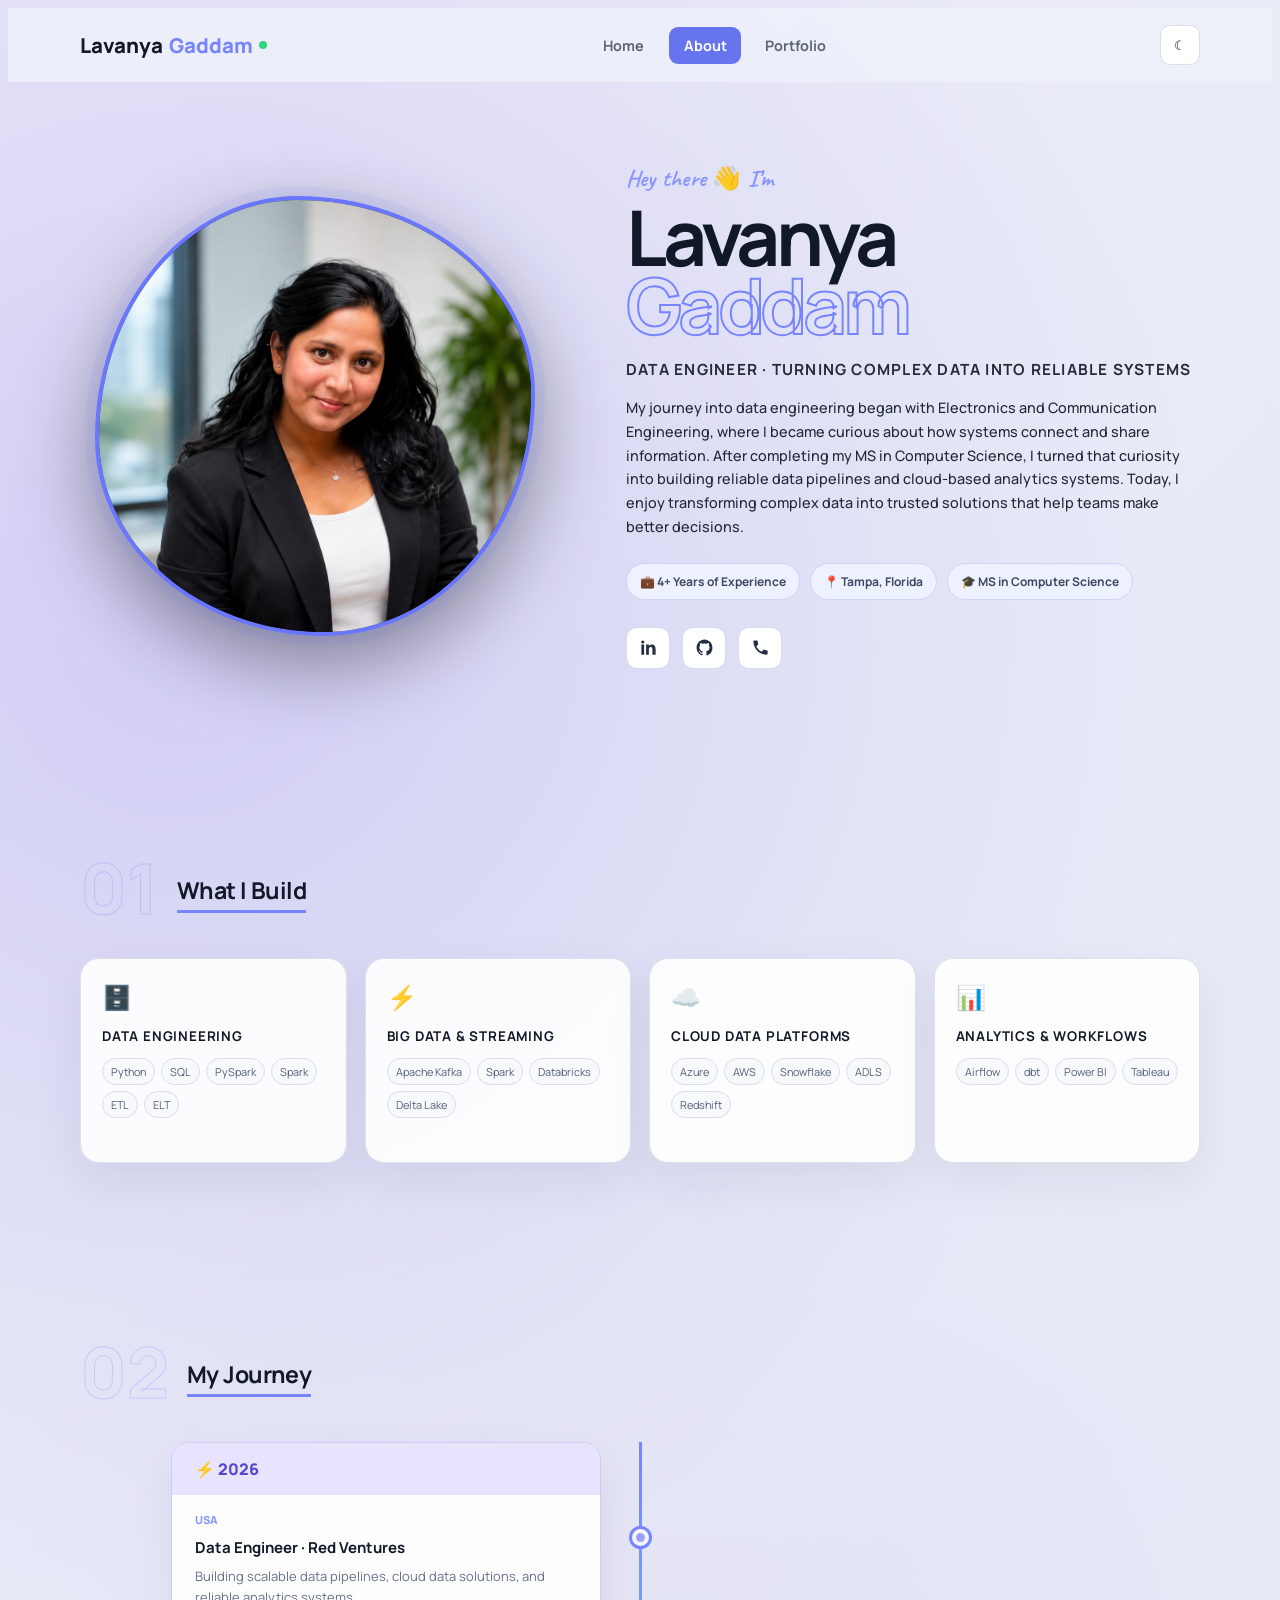
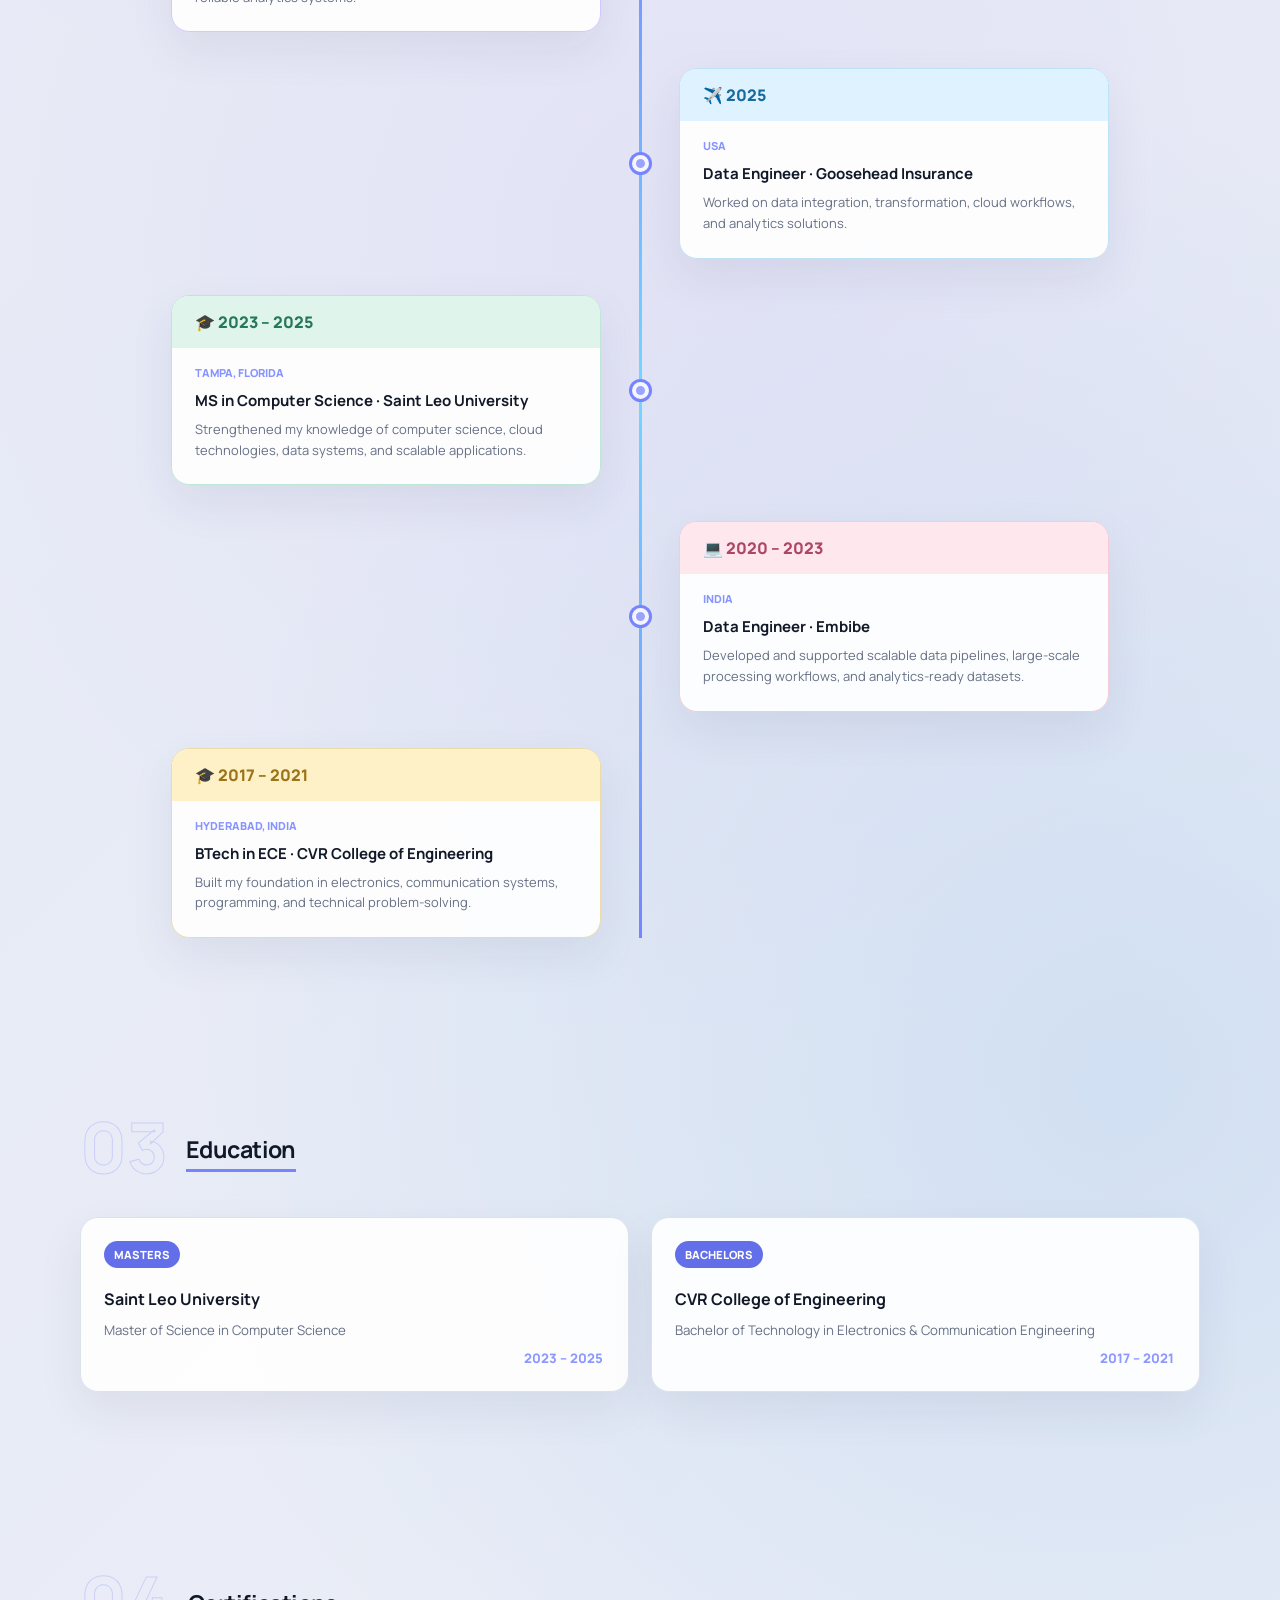
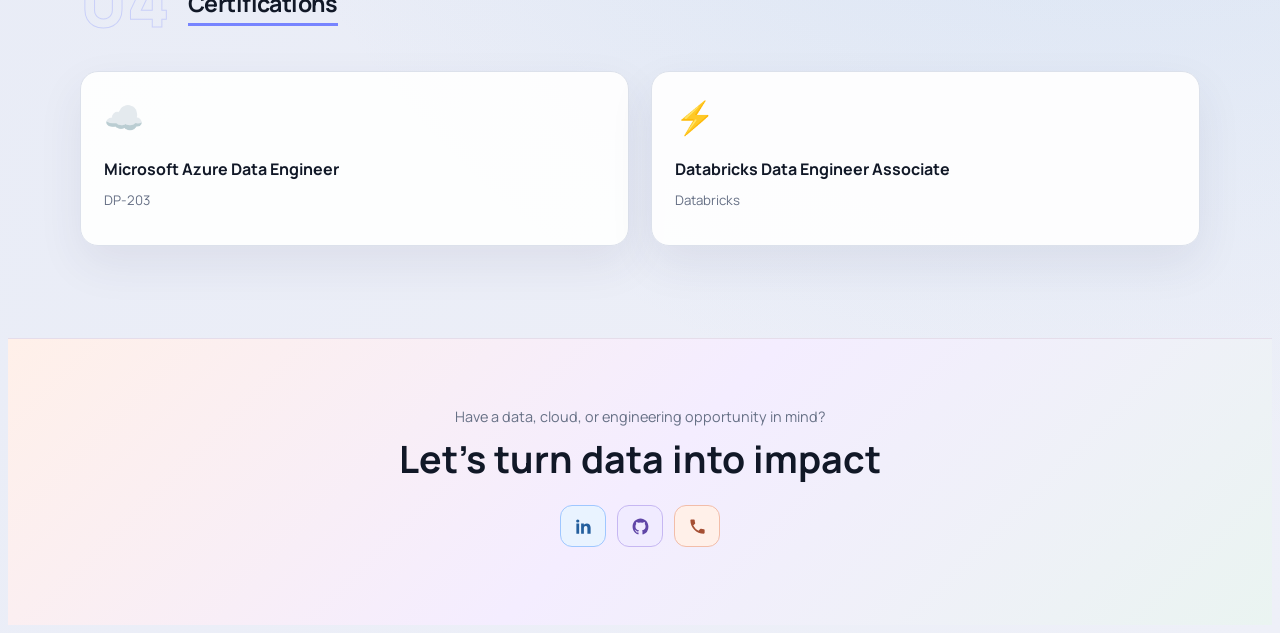
==== about.html @ 29005869 "Update about.html" ====
<!doctype html>
<html lang="en">

<head>

  <meta charset="utf-8">

  <meta name="viewport" content="width=device-width, initial-scale=1">

  <title>About | Lavanya Gaddam</title>

  <link rel="preconnect" href="https://fonts.googleapis.com">

  <link rel="preconnect" href="https://fonts.gstatic.com" crossorigin>

  <link
    href="https://fonts.googleapis.com/css2?family=Caveat:wght@600;700&family=Manrope:wght@400;500;600;700;800&display=swap"
    rel="stylesheet"
  >



  <style>
    /* Complete About page styling kept inside about.html */
    .about-page{background:#090d1a;color:#f8fafc;overflow-x:hidden}
    .about-page .container{width:min(1120px,92%);margin-inline:auto}
    .about-header{position:sticky;top:0;z-index:50;background:rgba(9,13,26,.88);border-bottom:1px solid rgba(255,255,255,.07);backdrop-filter:blur(16px)}
    body.about-page .about-header{border:0!important;border-bottom:0!important;box-shadow:none!important;outline:0!important}
    .about-nav{height:74px;display:flex;align-items:center;justify-content:space-between;gap:30px}
    .about-brand{display:flex;align-items:center;gap:6px;font-size:1.28rem;font-weight:800}
    .brand-last{color:#7784ff}.brand-dot{width:8px;height:8px;border-radius:50%;background:#31d67b}
    .about-links{display:flex;align-items:center;gap:10px}
    .about-links a{padding:9px 14px;border-radius:9px;color:#aeb8cb;font-size:.9rem;font-weight:700}
    .about-links a:hover,.about-links a.active{background:#6674ed;color:#fff}
    .theme-toggle{width:40px;height:40px;border:1px solid rgba(255,255,255,.14);border-radius:10px;background:transparent;color:#fff;cursor:pointer}
    .about-main{position:relative;isolation:isolate}
    .about-space{position:absolute;inset:0;z-index:-1;overflow:hidden;background:radial-gradient(circle at 15% 12%,rgba(77,91,220,.16),transparent 22%),radial-gradient(circle at 84% 34%,rgba(89,70,220,.12),transparent 20%),#090d1a}
    .about-stars{position:absolute;inset:0;background-image:radial-gradient(circle,#fff 1px,transparent 1.5px);background-size:82px 82px;opacity:.28}
    .stars-two{background-size:137px 137px;background-position:35px 46px;opacity:.17}
    .about-rocket{display:none}
    .about-intro-section{padding:82px 0 102px}
    .about-intro{display:grid;grid-template-columns:minmax(340px,470px) minmax(0,1fr);align-items:center;gap:76px}
    .about-photo-side{position:relative;display:flex;justify-content:center}
    .about-photo-circle{width:min(100%,440px);aspect-ratio:1;overflow:hidden;border-radius:46% 54% 48% 52% / 55% 45% 55% 45%;border:4px solid #6976ff;background:#151b31;box-shadow:0 0 0 10px rgba(105,118,255,.08),0 28px 80px rgba(0,0,0,.4)}
    .about-photo-circle img{width:100%;height:100%;object-fit:cover;object-position:center top}
    .about-intro-content{max-width:610px}
    .about-hello{margin:0 0 14px;color:#8995ff;font-family:"Caveat",cursive;font-size:1.85rem;font-weight:700;font-style:normal;letter-spacing:.01em}
    .about-name{margin:0;font-size:clamp(4rem,7.5vw,6.8rem);line-height:.83;letter-spacing:-.065em}
    .about-name span{display:block}.about-name .outline-name{color:transparent;-webkit-text-stroke:2px #7784ff;text-stroke:2px #7784ff}
    .about-role{margin:25px 0 20px;color:#e7eaf3;font-size:clamp(.95rem,1.6vw,1.18rem);line-height:1.5;letter-spacing:.08em}
    .about-description{margin:0;color:#b3bdd0;font-size:1rem;line-height:1.78}
    .about-info-tags{display:flex;flex-wrap:wrap;gap:10px;margin:24px 0}
    .about-info-tag{padding:9px 13px;border:1px solid rgba(134,146,255,.4);border-radius:999px;background:rgba(37,44,77,.72);color:#d8dded;font-size:.82rem;font-weight:700}
    .about-social-links{display:flex;gap:12px;margin-top:27px}
    .about-social-links a{display:inline-flex;align-items:center;justify-content:center;width:44px;height:42px;padding:0;border:1px solid rgba(255,255,255,.18);border-radius:11px;background:rgba(16,22,40,.72);font-size:.85rem;font-weight:800}
    .about-social-links svg{width:19px;height:19px;fill:currentColor}
    .about-social-links a:hover{border-color:#7784ff;color:#97a1ff}
    .about-section{padding:92px 0}
    .section-heading{position:relative;display:flex;align-items:flex-end;gap:18px;margin-bottom:45px}
    .section-number{color:transparent;-webkit-text-stroke:1px rgba(119,132,255,.28);font-size:5.5rem;font-weight:800;line-height:.72}
    .section-heading h2{margin:0;padding-bottom:8px;border-bottom:3px solid #7784ff;font-size:2rem;line-height:1}
    .build-grid{display:grid;grid-template-columns:repeat(4,minmax(0,1fr));gap:18px}
    .build-card{min-height:230px;padding:25px;border:1px solid rgba(146,158,199,.3);border-radius:22px;background:linear-gradient(145deg,rgba(24,32,57,.88),rgba(12,17,32,.88));box-shadow:0 18px 45px rgba(0,0,0,.18)}
    .build-icon{font-size:1.75rem}.build-card h3{margin:17px 0 16px;font-size:.92rem;letter-spacing:.06em}
    .build-skills{display:flex;flex-wrap:wrap;gap:8px}.build-skills span{padding:6px 9px;border:1px solid rgba(255,255,255,.16);border-radius:999px;color:#c7d0e2;font-size:.73rem}
    .journey-timeline{position:relative;display:grid;grid-template-columns:1fr 78px 1fr;row-gap:36px;align-items:center}
    .journey-timeline:before{content:"";grid-column:2;grid-row:1/6;justify-self:center;width:3px;height:100%;background:linear-gradient(#7784ff,#72d7ff,#7784ff)}
    .journey-card{width:min(100%,430px);padding:0 0 24px;border:1px solid rgba(150,160,198,.32);border-radius:18px;background:rgba(20,27,49,.92);overflow:hidden}
    .journey-card>*{margin-left:23px;margin-right:23px}.journey-year{margin:0!important;padding:15px 23px;background:linear-gradient(90deg,#5967dc,rgba(89,103,220,.28));font-weight:800}
    .journey-location{margin-top:17px;color:#8793ff;font-size:.74rem;font-weight:800}.journey-card h3{margin-top:10px;margin-bottom:8px;font-size:1.02rem}.journey-card p{margin-top:0;margin-bottom:0;color:#aeb8cb;line-height:1.6;font-size:.88rem}
    .journey-left{grid-column:1;justify-self:end}.journey-right{grid-column:3;justify-self:start}.journey-dot{grid-column:2;justify-self:center;width:17px;height:17px;border:4px solid #0b1020;border-radius:50%;background:#9aa4ff;box-shadow:0 0 0 3px #7784ff}
    .journey-card:nth-of-type(1){grid-row:1}.journey-timeline>.journey-dot:nth-child(2){grid-row:1}
    .journey-card:nth-of-type(2){grid-row:2}.journey-timeline>.journey-dot:nth-child(4){grid-row:2}
    .journey-card:nth-of-type(3){grid-row:3}.journey-timeline>.journey-dot:nth-child(6){grid-row:3}
    .journey-card:nth-of-type(4){grid-row:4}.journey-timeline>.journey-dot:nth-child(8){grid-row:4}
    .journey-card:nth-of-type(5){grid-row:5}
    .education-grid,.certification-grid{display:grid;grid-template-columns:repeat(2,minmax(0,1fr));gap:22px}
    .education-card,.certification-card{position:relative;min-height:190px;padding:28px;border:1px solid rgba(150,160,198,.3);border-radius:20px;background:linear-gradient(145deg,rgba(24,32,57,.9),rgba(12,17,32,.9))}
    .education-label{display:inline-block;margin-bottom:20px;padding:6px 10px;border-radius:999px;background:#626fe8;color:#fff;font-size:.7rem;font-weight:800}.education-card h3,.certification-card h3{margin:0 0 10px;font-size:1.15rem}.education-card p,.certification-card p{margin:0;color:#aeb8cb;line-height:1.55}.education-date{position:absolute;right:25px;bottom:24px;color:#8d99ff;font-size:.82rem;font-weight:800}
    .certification-icon{margin-bottom:19px;font-size:2rem}.certification-grid{grid-template-columns:repeat(2,minmax(0,1fr))}
    .about-connect-section{padding:68px 0 78px;text-align:center;background:linear-gradient(135deg,rgba(88,71,170,.2),rgba(168,91,134,.16),rgba(199,137,73,.13));border-top:1px solid rgba(255,255,255,.08)}
    .connect-small{margin:0 0 9px;color:#b6bdd0;font-size:.9rem}.about-connect h2{margin:0;font-size:clamp(1.65rem,3vw,2.35rem);line-height:1.25}
    .about-connect h2 span{color:#a892ff}.about-connect h2 em{color:#f0a36f;font-style:normal}
    .connect-buttons{display:flex;justify-content:center;flex-wrap:wrap;gap:11px;margin-top:23px}.connect-button{display:inline-flex;align-items:center;justify-content:center;width:46px;height:42px;padding:0;border:1px solid rgba(255,255,255,.2);border-radius:12px;background:rgba(18,24,43,.82);font-size:.82rem;font-weight:800}.connect-button svg{width:19px;height:19px;fill:currentColor}.connect-button:hover{transform:translateY(-2px)}
    .connect-button:nth-child(1){border-color:#6fa8ff;color:#b9d5ff}
    .connect-button:nth-child(2){border-color:#a892ff;color:#d2c8ff}
    .connect-button:nth-child(3){border-color:#f0a36f;color:#ffd0ae}

    /* Light mode */
    .about-page:not(.dark-mode){background:radial-gradient(circle at 18% 12%,rgba(141,132,255,.14),transparent 29%),radial-gradient(circle at 82% 35%,rgba(188,181,255,.14),transparent 32%),linear-gradient(135deg,#f7f7fb 0%,#f2f2fa 50%,#f8f8fc 100%);color:#111827}
    .about-page:not(.dark-mode) .about-header{background:transparent!important;border:0!important;border-bottom:0!important;box-shadow:none!important;backdrop-filter:none!important}
    .about-page:not(.dark-mode) .about-brand{color:#111827}
    .about-page:not(.dark-mode) .about-links a{color:#5d6678}
    .about-page:not(.dark-mode) .about-links a:hover,
    .about-page:not(.dark-mode) .about-links a.active{background:#6674ed;color:#fff}
    .about-page:not(.dark-mode) .theme-toggle{border-color:#d8deea;color:#111827;background:#fff}
    .about-page:not(.dark-mode) .about-space{background:transparent}
    .about-page:not(.dark-mode) .about-stars{background-image:radial-gradient(circle,#6674a0 1px,transparent 1.5px);opacity:.13}
    .about-page:not(.dark-mode) .stars-two{opacity:.08}
    .about-page:not(.dark-mode) .about-role{color:#252b38}
    .about-page:not(.dark-mode) .about-description{color:#1f2937;font-weight:500;line-height:1.65}
    .about-page:not(.dark-mode) .about-info-tag{border-color:#cdd4f5;background:#eef1ff;color:#3e4860}
    .about-page:not(.dark-mode) .about-social-links a,
    .about-page:not(.dark-mode) .connect-button{border-color:#d6dce8;background:#fff;color:#273043}
    .about-page:not(.dark-mode) .build-card,
    .about-page:not(.dark-mode) .journey-card,
    .about-page:not(.dark-mode) .education-card,
    .about-page:not(.dark-mode) .certification-card{border-color:#dce1eb;background:rgba(255,255,255,.92);box-shadow:0 18px 45px rgba(49,57,83,.08)}
    .about-page:not(.dark-mode) .build-skills span{border-color:#d8deea;color:#536078;background:#f8f9fc}
    .about-page:not(.dark-mode) .journey-card p,
    .about-page:not(.dark-mode) .education-card p,
    .about-page:not(.dark-mode) .certification-card p,
    .about-page:not(.dark-mode) .connect-small{color:#667085}
    .about-page:not(.dark-mode) .journey-dot{border-color:#f5f5fb}
    .about-page:not(.dark-mode) .journey-card:nth-of-type(1){border-color:#cfc9ff}
    .about-page:not(.dark-mode) .journey-card:nth-of-type(1) .journey-year{background:#e8e4ff;color:#5548c8}
    .about-page:not(.dark-mode) .journey-card:nth-of-type(2){border-color:#bfe2f7}
    .about-page:not(.dark-mode) .journey-card:nth-of-type(2) .journey-year{background:#def2ff;color:#176b9c}
    .about-page:not(.dark-mode) .journey-card:nth-of-type(3){border-color:#bfe6d5}
    .about-page:not(.dark-mode) .journey-card:nth-of-type(3) .journey-year{background:#dff5eb;color:#26775a}
    .about-page:not(.dark-mode) .journey-card:nth-of-type(4){border-color:#f4cbd7}
    .about-page:not(.dark-mode) .journey-card:nth-of-type(4) .journey-year{background:#ffe7ee;color:#ad4564}
    .about-page:not(.dark-mode) .journey-card:nth-of-type(5){border-color:#eadba7}
    .about-page:not(.dark-mode) .journey-card:nth-of-type(5) .journey-year{background:#fff1c7;color:#9a7417}
    .about-page:not(.dark-mode) .about-connect-section{background:linear-gradient(135deg,#fff0e9 0%,#f4edff 50%,#eaf4f1 100%);border-top-color:#e5ddea}
    .about-page:not(.dark-mode) .about-connect h2 span{color:#111827}
    .about-page:not(.dark-mode) .about-connect h2 em{color:#111827}
    .about-page:not(.dark-mode) .connect-button:nth-child(1){border-color:#9fc7ff;background:#e9f3ff;color:#245f9e}
    .about-page:not(.dark-mode) .connect-button:nth-child(2){border-color:#c6b7f2;background:#f0ebff;color:#6046a7}
    .about-page:not(.dark-mode) .connect-button:nth-child(3){border-color:#f2bda9;background:#fff0e9;color:#a54f34}

    @media(max-width:900px){.about-intro{grid-template-columns:1fr;gap:45px}.about-photo-circle{width:min(76vw,430px)}.about-intro-content{text-align:center;margin:auto}.about-info-tags,.about-social-links{justify-content:center}.build-grid{grid-template-columns:repeat(2,minmax(0,1fr))}.about-links{display:none}}
    @media(max-width:650px){.about-nav{height:66px}.about-intro-section{padding:52px 0 70px}.about-name{font-size:clamp(3.6rem,18vw,5rem)}.about-section{padding:68px 0}.section-number{font-size:4.4rem}.build-grid,.education-grid,.certification-grid{grid-template-columns:1fr}.journey-timeline{display:block;padding-left:30px}.journey-timeline:before{position:absolute;left:8px;top:0;width:2px;height:100%}.journey-card{width:100%;margin-bottom:24px}.journey-dot{display:none}.education-date{position:static;display:block;margin-top:20px}.theme-toggle{display:none}}
  </style>

  <link rel="stylesheet" href="styles.css">

</head>


<body class="about-page">



<!-- HEADER -->

<header class="about-header">

  <div class="container about-nav">


    <a class="about-brand" href="index.html">

      <span class="brand-first">
        Lavanya
      </span>

      <span class="brand-last">
        Gaddam
      </span>

      <span class="brand-dot"></span>

    </a>



    <nav class="about-links">

      <a href="index.html">
        Home
      </a>

      <a class="active" href="about.html">
        About
      </a>

      <a href="portfolio.html">
        Portfolio
      </a>

    </nav>



    <button
      class="theme-toggle"
      id="themeToggle"
      type="button"
      aria-label="Change theme"
    >
      ☾
    </button>


  </div>

</header>



<main class="about-main">



  <!-- SPACE BACKGROUND -->

  <div class="about-space" aria-hidden="true">

    <div class="about-stars stars-one"></div>

    <div class="about-stars stars-two"></div>

    <div class="about-rocket rocket-one">
      🚀
    </div>

    <div class="about-rocket rocket-two">
      🚀
    </div>

  </div>




  <!-- ========================================= -->
  <!-- ABOUT INTRODUCTION -->
  <!-- ========================================= -->

  <section class="about-intro-section">
    <div class="container about-intro">
      <div class="about-photo-side">
        <div class="about-photo-circle">
          <img src="lavanya-profile.png" alt="Lavanya Gaddam">
        </div>
      </div>

      <div class="about-intro-content">
        <p class="about-hello">Hey there <span class="wave-hand" aria-hidden="true">👋</span> I’m</p>
        <h1 class="about-name">
          <span>Lavanya</span>
          <span class="outline-name">Gaddam</span>
        </h1>
        <h2 class="about-role">DATA ENGINEER · TURNING COMPLEX DATA INTO RELIABLE SYSTEMS</h2>
        <p class="about-description">
          My journey into data engineering began with Electronics and Communication
          Engineering, where I became curious about how systems connect and share
          information. After completing my MS in Computer Science, I turned that
          curiosity into building reliable data pipelines and cloud-based analytics
          systems. Today, I enjoy transforming complex data into trusted solutions
          that help teams make better decisions.
        </p>
        <div class="about-info-tags">
          <span class="about-info-tag">💼 4+ Years of Experience</span>
          <span class="about-info-tag">📍 Tampa, Florida</span>
          <span class="about-info-tag">🎓 MS in Computer Science</span>
        </div>
        <div class="about-social-links">
          <a href="https://www.linkedin.com/in/lavanyagaddam05" target="_blank" rel="noopener" aria-label="LinkedIn" title="LinkedIn">
            <svg viewBox="0 0 24 24" aria-hidden="true">
              <path d="M6.5 8.25H3V21h3.5V8.25ZM4.75 3A2.05 2.05 0 1 0 4.75 7.1 2.05 2.05 0 0 0 4.75 3ZM21 13.7c0-3.84-2.05-5.63-4.79-5.63-2.2 0-3.19 1.21-3.74 2.06V8.25H9V21h3.47v-6.32c0-1.67.32-3.29 2.39-3.29 2.04 0 2.07 1.91 2.07 3.4V21H21v-7.3Z"/>
            </svg>
          </a>
          <a href="https://github.com/glavanya0110-spec" target="_blank" rel="noopener" aria-label="GitHub" title="GitHub">
            <svg viewBox="0 0 24 24" aria-hidden="true">
              <path d="M12 2C6.48 2 2 6.58 2 12.23c0 4.52 2.87 8.35 6.84 9.71.5.1.68-.22.68-.49 0-.24-.01-1.04-.02-1.89-2.78.62-3.37-1.2-3.37-1.2-.45-1.18-1.11-1.49-1.11-1.49-.91-.64.07-.62.07-.62 1 .07 1.53 1.05 1.53 1.05.9 1.57 2.35 1.12 2.92.85.09-.66.35-1.12.64-1.37-2.22-.26-4.56-1.14-4.56-5.06 0-1.12.39-2.03 1.03-2.75-.1-.26-.45-1.3.1-2.71 0 0 .84-.28 2.75 1.05A9.32 9.32 0 0 1 12 6.97a9.4 9.4 0 0 1 2.5.34c1.91-1.33 2.75-1.05 2.75-1.05.55 1.41.2 2.45.1 2.71.64.72 1.03 1.63 1.03 2.75 0 3.93-2.34 4.79-4.57 5.05.36.32.68.95.68 1.92 0 1.38-.01 2.5-.01 2.84 0 .27.18.59.69.49A10.24 10.24 0 0 0 22 12.23C22 6.58 17.52 2 12 2Z"/>
            </svg>
          </a>
          <a href="tel:+16562155913" aria-label="Call" title="Call">
            <svg viewBox="0 0 24 24" aria-hidden="true">
              <path d="M6.62 10.79a15.47 15.47 0 0 0 6.59 6.59l2.2-2.2a1 1 0 0 1 1.02-.24c1.12.37 2.33.57 3.57.57a1 1 0 0 1 1 1V20a1 1 0 0 1-1 1C10.61 21 3 13.39 3 4a1 1 0 0 1 1-1h3.5a1 1 0 0 1 1 1c0 1.25.2 2.45.57 3.57a1 1 0 0 1-.25 1.02l-2.2 2.2Z"/>
            </svg>
          </a>
        </div>
      </div>
    </div>
  </section>




  <!-- ========================================= -->
  <!-- 01 WHAT I BUILD -->
  <!-- ========================================= -->

  <section class="about-section build-section">

    <div class="container">


      <div class="section-heading">

        <span class="section-number">
          01
        </span>

        <h2>
          What I Build
        </h2>

      </div>



      <div class="build-grid">



        <!-- DATA ENGINEERING -->

        <article class="build-card">

          <div class="build-icon">
            🗄️
          </div>

          <h3>
            DATA ENGINEERING
          </h3>

          <div class="build-skills">

            <span>
              Python
            </span>

            <span>
              SQL
            </span>

            <span>
              PySpark
            </span>

            <span>
              Spark
            </span>

            <span>
              ETL
            </span>

            <span>
              ELT
            </span>

          </div>

        </article>



        <!-- BIG DATA -->

        <article class="build-card">

          <div class="build-icon">
            ⚡
          </div>

          <h3>
            BIG DATA & STREAMING
          </h3>

          <div class="build-skills">

            <span>
              Apache Kafka
            </span>

            <span>
              Spark
            </span>

            <span>
              Databricks
            </span>

            <span>
              Delta Lake
            </span>

          </div>

        </article>



        <!-- CLOUD -->

        <article class="build-card">

          <div class="build-icon">
            ☁️
          </div>

          <h3>
            CLOUD DATA PLATFORMS
          </h3>

          <div class="build-skills">

            <span>
              Azure
            </span>

            <span>
              AWS
            </span>

            <span>
              Snowflake
            </span>

            <span>
              ADLS
            </span>

            <span>
              Redshift
            </span>

          </div>

        </article>



        <!-- ANALYTICS -->

        <article class="build-card">

          <div class="build-icon">
            📊
          </div>

          <h3>
            ANALYTICS & WORKFLOWS
          </h3>

          <div class="build-skills">

            <span>
              Airflow
            </span>

            <span>
              dbt
            </span>

            <span>
              Power BI
            </span>

            <span>
              Tableau
            </span>

          </div>

        </article>


      </div>


    </div>

  </section>




  <!-- ========================================= -->
  <!-- 02 MY JOURNEY -->
  <!-- ========================================= -->

  <section class="about-section journey-section">

    <div class="container">


      <div class="section-heading">

        <span class="section-number">
          02
        </span>

        <h2>
          My Journey
        </h2>

      </div>



      <div class="journey-timeline">



        <!-- RED VENTURES -->

        <article class="journey-card journey-left">

          <div class="journey-year">
            ⚡ 2026
          </div>

          <div class="journey-location">
            USA
          </div>

          <h3>
            Data Engineer · Red Ventures
          </h3>

          <p>
            Building scalable data pipelines, cloud data solutions,
            and reliable analytics systems.
          </p>

        </article>



        <div class="journey-dot"></div>



        <!-- GOOSEHEAD -->

        <article class="journey-card journey-right">

          <div class="journey-year">
            ✈️ 2025
          </div>

          <div class="journey-location">
            USA
          </div>

          <h3>
            Data Engineer · Goosehead Insurance
          </h3>

          <p>
            Worked on data integration, transformation,
            cloud workflows, and analytics solutions.
          </p>

        </article>



        <div class="journey-dot"></div>



        <!-- MASTER'S DEGREE -->

        <article class="journey-card journey-left">

          <div class="journey-year">
            🎓 2023 – 2025
          </div>

          <div class="journey-location">
            TAMPA, FLORIDA
          </div>

          <h3>
            MS in Computer Science · Saint Leo University
          </h3>

          <p>
            Strengthened my knowledge of computer science,
            cloud technologies, data systems, and scalable applications.
          </p>

        </article>

        <div class="journey-dot"></div>

        <!-- EMBIBE -->

        <article class="journey-card journey-right">

          <div class="journey-year">
            💻 2020 – 2023
          </div>

          <div class="journey-location">
            INDIA
          </div>

          <h3>
            Data Engineer · Embibe
          </h3>

          <p>
            Developed and supported scalable data pipelines,
            large-scale processing workflows, and analytics-ready datasets.
          </p>

        </article>

        <div class="journey-dot"></div>

        <!-- BACHELOR'S DEGREE -->

        <article class="journey-card journey-left">

          <div class="journey-year">
            🎓 2017 – 2021
          </div>

          <div class="journey-location">
            HYDERABAD, INDIA
          </div>

          <h3>
            BTech in ECE · CVR College of Engineering
          </h3>

          <p>
            Built my foundation in electronics, communication systems,
            programming, and technical problem-solving.
          </p>

        </article>

      </div>


    </div>

  </section>




  <!-- ========================================= -->
  <!-- 03 EDUCATION -->
  <!-- ========================================= -->

  <section class="about-section education-section">

    <div class="container">


      <div class="section-heading">

        <span class="section-number">
          03
        </span>

        <h2>
          Education
        </h2>

      </div>



      <div class="education-grid">



        <!-- MASTERS -->

        <article class="education-card">

          <span class="education-label">
            MASTERS
          </span>

          <h3>
            Saint Leo University
          </h3>

          <p>
            Master of Science in Computer Science
          </p>

          <span class="education-date">
            2023 – 2025
          </span>

        </article>



        <!-- BTECH -->

        <article class="education-card">

          <span class="education-label">
            BACHELORS
          </span>

          <h3>
            CVR College of Engineering
          </h3>

          <p>
            Bachelor of Technology in Electronics &
            Communication Engineering
          </p>

          <span class="education-date">
            2017 – 2021
          </span>

        </article>


      </div>


    </div>

  </section>




  <!-- ========================================= -->
  <!-- 04 CERTIFICATIONS -->
  <!-- ========================================= -->

  <section class="about-section certification-section">

    <div class="container">


      <div class="section-heading">

        <span class="section-number">
          04
        </span>

        <h2>
          Certifications
        </h2>

      </div>



      <div class="certification-grid">



        <!-- AZURE -->

        <article class="certification-card">

          <div class="certification-icon">
            ☁️
          </div>

          <h3>
            Microsoft Azure Data Engineer
          </h3>

          <p>
            DP-203
          </p>

        </article>



        <!-- DATABRICKS -->

        <article class="certification-card">

          <div class="certification-icon">
            ⚡
          </div>

          <h3>
            Databricks Data Engineer Associate
          </h3>

          <p>
            Databricks
          </p>

        </article>


      </div>


    </div>

  </section>




  <!-- ========================================= -->
  <!-- CONNECT -->
  <!-- ========================================= -->

  <section class="about-connect-section">

    <div class="container about-connect">


      <p class="connect-small">
        Have a data, cloud, or engineering opportunity in mind?
      </p>


      <h2>
        Let’s turn <span>data</span> into <em>impact</em>
      </h2>



      <div class="connect-buttons">


        <a
          href="https://www.linkedin.com/in/lavanyagaddam05"
          target="_blank"
          rel="noopener"
          class="connect-button"
          aria-label="LinkedIn"
          title="LinkedIn"
        >
          <svg viewBox="0 0 24 24" aria-hidden="true">
            <path d="M6.5 8.25H3V21h3.5V8.25ZM4.75 3A2.05 2.05 0 1 0 4.75 7.1 2.05 2.05 0 0 0 4.75 3ZM21 13.7c0-3.84-2.05-5.63-4.79-5.63-2.2 0-3.19 1.21-3.74 2.06V8.25H9V21h3.47v-6.32c0-1.67.32-3.29 2.39-3.29 2.04 0 2.07 1.91 2.07 3.4V21H21v-7.3Z"/>
          </svg>
        </a>


        <a
          href="https://github.com/glavanya0110-spec"
          target="_blank"
          rel="noopener"
          class="connect-button"
          aria-label="GitHub"
          title="GitHub"
        >
          <svg viewBox="0 0 24 24" aria-hidden="true">
            <path d="M12 2C6.48 2 2 6.58 2 12.23c0 4.52 2.87 8.35 6.84 9.71.5.1.68-.22.68-.49 0-.24-.01-1.04-.02-1.89-2.78.62-3.37-1.2-3.37-1.2-.45-1.18-1.11-1.49-1.11-1.49-.91-.64.07-.62.07-.62 1 .07 1.53 1.05 1.53 1.05.9 1.57 2.35 1.12 2.92.85.09-.66.35-1.12.64-1.37-2.22-.26-4.56-1.14-4.56-5.06 0-1.12.39-2.03 1.03-2.75-.1-.26-.45-1.3.1-2.71 0 0 .84-.28 2.75 1.05A9.32 9.32 0 0 1 12 6.97a9.4 9.4 0 0 1 2.5.34c1.91-1.33 2.75-1.05 2.75-1.05.55 1.41.2 2.45.1 2.71.64.72 1.03 1.63 1.03 2.75 0 3.93-2.34 4.79-4.57 5.05.36.32.68.95.68 1.92 0 1.38-.01 2.5-.01 2.84 0 .27.18.59.69.49A10.24 10.24 0 0 0 22 12.23C22 6.58 17.52 2 12 2Z"/>
          </svg>
        </a>


        <a
          href="tel:+16562155913"
          class="connect-button"
          aria-label="Call"
          title="Call"
        >
          <svg viewBox="0 0 24 24" aria-hidden="true">
            <path d="M6.62 10.79a15.47 15.47 0 0 0 6.59 6.59l2.2-2.2a1 1 0 0 1 1.02-.24c1.12.37 2.33.57 3.57.57a1 1 0 0 1 1 1V20a1 1 0 0 1-1 1C10.61 21 3 13.39 3 4a1 1 0 0 1 1-1h3.5a1 1 0 0 1 1 1c0 1.25.2 2.45.57 3.57a1 1 0 0 1-.25 1.02l-2.2 2.2Z"/>
          </svg>
        </a>


      </div>


    </div>

  </section>



</main>



<script>

  const themeToggle =
    document.getElementById("themeToggle");


  const savedTheme =
    localStorage.getItem("portfolio-theme");


  if(savedTheme === "dark"){

    document.body.classList.add("dark-mode");

    themeToggle.textContent = "☀";

  }


  themeToggle.addEventListener("click", () => {

    document.body.classList.toggle("dark-mode");


    const dark =
      document.body.classList.contains("dark-mode");


    themeToggle.textContent =
      dark ? "☀" : "☾";


    localStorage.setItem(
      "portfolio-theme",
      dark ? "dark" : "light"
    );

  });

</script>


</body>

</html>
---- styles.css ----
:root {
  --page-light: radial-gradient(circle at 14% 16%, rgba(128, 112, 235, .24), transparent 30%),
    radial-gradient(circle at 88% 70%, rgba(118, 174, 224, .22), transparent 33%),
    radial-gradient(circle at 55% 48%, rgba(202, 184, 241, .18), transparent 38%),
    linear-gradient(135deg, #ececf8 0%, #e7ebf6 48%, #eef0f8 100%);
  --page-dark: radial-gradient(circle at 18% 24%, rgba(44, 66, 86, .14), transparent 31%),
    radial-gradient(circle at 82% 76%, rgba(64, 50, 118, .12), transparent 34%),
    #080d12;
  --dark-surface: #10171f;
  --dark-surface-soft: #141c25;
  --dark-border: #293744;
  --dark-text: #f7f9fb;
  --dark-muted: #b7c0ca;
  --ink: #1e2633;
  --muted: #667085;
  --accent: #6674ed;
  --line: rgba(106, 117, 145, .18);
  --shadow: 0 18px 44px rgba(55, 63, 94, .09);
}

*, *::before, *::after { box-sizing: border-box; }

html {
  scroll-behavior: smooth;
  color-scheme: light;
}

body {
  min-height: 100vh;
  background: var(--page-light) !important;
  color: var(--ink);
  font-family: "Manrope", Arial, sans-serif;
  -webkit-font-smoothing: antialiased;
  text-rendering: optimizeLegibility;
}

body.dark-mode {
  color-scheme: dark;
  background: var(--page-dark) !important;
  color: var(--dark-text) !important;
}

/* One dark-mode system shared by Home, About, and Portfolio. */
body.dark-mode .home-main,
body.about-page.dark-mode .about-main,
body.about-page.dark-mode .about-space,
body.portfolio-body.dark-mode .portfolio-page,
body.portfolio-body.dark-mode .portfolio-effects {
  background: var(--page-dark) !important;
}

body.dark-mode .home-header,
body.about-page.dark-mode .about-header,
body.portfolio-body.dark-mode .portfolio-header {
  background: rgba(8, 13, 18, .96) !important;
  color: var(--dark-text) !important;
  backdrop-filter: blur(14px) !important;
}

body.dark-mode .home-links a,
body.about-page.dark-mode .about-links a,
body.portfolio-body.dark-mode .portfolio-links a {
  color: var(--dark-muted) !important;
}

body.dark-mode .home-links a:hover,
body.dark-mode .home-links a.active,
body.about-page.dark-mode .about-links a:hover,
body.about-page.dark-mode .about-links a.active,
body.portfolio-body.dark-mode .portfolio-links a:hover,
body.portfolio-body.dark-mode .portfolio-links a.active {
  background: var(--accent) !important;
  color: #fff !important;
}

body.dark-mode .theme-toggle,
body.about-page.dark-mode .theme-toggle,
body.portfolio-body.dark-mode .theme-toggle {
  background: var(--dark-surface) !important;
  border-color: var(--dark-border) !important;
  color: #fff !important;
}

body.dark-mode .home-tag,
body.about-page.dark-mode .about-info-tag,
body.portfolio-body.dark-mode .filter-button {
  background: var(--dark-surface) !important;
  border-color: var(--dark-border) !important;
  color: #d2d9e6 !important;
}

body.about-page.dark-mode .build-card,
body.about-page.dark-mode .journey-card,
body.about-page.dark-mode .education-card,
body.about-page.dark-mode .certification-card,
body.portfolio-body.dark-mode .repo-card,
body.portfolio-body.dark-mode .repo-card.featured,
body.portfolio-body.dark-mode .github-grid .repo-card {
  background: rgba(15, 22, 30, .94) !important;
  color: var(--dark-text) !important;
}

body.about-page.dark-mode .about-description,
body.about-page.dark-mode .journey-card p,
body.about-page.dark-mode .education-card p,
body.about-page.dark-mode .certification-card p,
body.portfolio-body.dark-mode .repo-description,
body.portfolio-body.dark-mode .portfolio-intro p {
  color: var(--dark-muted) !important;
}

body.about-page.dark-mode .about-connect-section {
  background: linear-gradient(135deg, #0c131a, #111823 52%, #0d171d) !important;
  border-top-color: var(--dark-border) !important;
}

/* Akshay-inspired night presentation, applied consistently to all pages. */
body.dark-mode,
body.about-page.dark-mode,
body.portfolio-body.dark-mode {
  background: #090e14 !important;
}

body.dark-mode .home-main,
body.about-page.dark-mode .about-main,
body.about-page.dark-mode .about-space,
body.portfolio-body.dark-mode .portfolio-page,
body.portfolio-body.dark-mode .portfolio-effects {
  background: radial-gradient(circle at 78% 72%, rgba(52, 42, 112, .1), transparent 28%), #090e14 !important;
}

body.dark-mode .home-header,
body.about-page.dark-mode .about-header,
body.portfolio-body.dark-mode .portfolio-header {
  background: rgba(9, 14, 20, .93) !important;
  backdrop-filter: blur(10px) !important;
}

body.dark-mode .home-links a,
body.about-page.dark-mode .about-links a,
body.portfolio-body.dark-mode .portfolio-links a {
  position: relative;
  background: transparent !important;
  border-radius: 0 !important;
  color: #cbd2dc !important;
}

body.dark-mode .home-links a.active,
body.about-page.dark-mode .about-links a.active,
body.portfolio-body.dark-mode .portfolio-links a.active {
  color: #fff !important;
}

body.dark-mode .home-links a.active::after,
body.about-page.dark-mode .about-links a.active::after,
body.portfolio-body.dark-mode .portfolio-links a.active::after {
  content: "";
  position: absolute;
  left: 25%;
  right: 25%;
  bottom: 1px;
  height: 2px;
  border-radius: 999px;
  background: #7b70ff;
  box-shadow: 0 0 9px rgba(123, 112, 255, .72);
}

body.dark-mode .home-title,
body.about-page.dark-mode .about-name,
body.portfolio-body.dark-mode .portfolio-intro h1 {
  color: #f8fafc !important;
}

body.about-page.dark-mode .outline-name {
  color: transparent !important;
  -webkit-text-stroke-color: #7b70ff !important;
}

body.portfolio-body.dark-mode .repo-card,
body.portfolio-body.dark-mode .repo-card.featured,
body.portfolio-body.dark-mode .github-grid .repo-card {
  background: rgba(10, 17, 23, .72) !important;
  border: 0 !important;
  border-top: 2px solid #38d7e5 !important;
  box-shadow: 0 -5px 22px rgba(56, 215, 229, .08) !important;
}

body.portfolio-body.dark-mode .featured-grid .repo-card:nth-child(2),
body.portfolio-body.dark-mode .github-grid .repo-card:nth-child(even) {
  border-top-color: #57dc83 !important;
  box-shadow: 0 -5px 22px rgba(87, 220, 131, .07) !important;
}

body.portfolio-body.dark-mode .repo-card h3,
body.portfolio-body.dark-mode .repo-card.featured h3 {
  color: #42d3e3 !important;
}

body.portfolio-body.dark-mode .featured-grid .repo-card:nth-child(2) h3,
body.portfolio-body.dark-mode .github-grid .repo-card:nth-child(even) h3 {
  color: #62d98b !important;
}

body.portfolio-body.dark-mode .repo-topic {
  border-color: rgba(59, 210, 226, .4) !important;
  background: rgba(29, 118, 134, .3) !important;
  color: #bdf7fb !important;
}

body.portfolio-body.dark-mode .repo-link:not(.secondary) {
  background: #3ec9db !important;
  color: #061014 !important;
  box-shadow: 0 0 18px rgba(62, 201, 219, .18);
}

body.about-page.dark-mode .build-card,
body.about-page.dark-mode .journey-card,
body.about-page.dark-mode .education-card,
body.about-page.dark-mode .certification-card {
  background: rgba(10, 17, 23, .72) !important;
  border-color: rgba(64, 206, 222, .25) !important;
  box-shadow: none !important;
}

body.about-page.dark-mode .section-heading h2 {
  border-bottom-color: #48d2df !important;
}

/* Small CSS planet used only as quiet night decoration. */
body.about-page.dark-mode .about-space::after,
body.portfolio-body.dark-mode .portfolio-effects::after {
  content: "";
  position: absolute;
  right: 7%;
  bottom: 9%;
  width: 92px;
  aspect-ratio: 1;
  border-radius: 50%;
  opacity: .38;
  background:
    radial-gradient(circle at 36% 34%, rgba(255,255,255,.32) 0 2px, transparent 3px),
    radial-gradient(circle at 58% 58%, rgba(12,18,35,.35) 0 5px, transparent 6px),
    radial-gradient(circle at 42% 40%, #7569e8, #322b84 65%, #171537 100%);
  box-shadow: 0 0 0 12px rgba(105, 91, 231, .1), 0 0 38px rgba(94, 77, 224, .25);
}

body.about-page.dark-mode .about-space::before,
body.portfolio-body.dark-mode .portfolio-effects::before {
  content: "";
  position: absolute;
  z-index: 1;
  right: calc(7% - 18px);
  bottom: calc(9% + 40px);
  width: 128px;
  height: 12px;
  border: 2px solid rgba(138, 123, 255, .55);
  border-radius: 50%;
  transform: rotate(-12deg);
}

a, button { -webkit-tap-highlight-color: transparent; }
a { text-decoration: none; }
button, a { transition: color .2s ease, background-color .2s ease, border-color .2s ease, transform .2s ease, box-shadow .2s ease; }

:focus-visible {
  outline: 3px solid rgba(102, 116, 237, .42);
  outline-offset: 3px;
}

::selection { background: rgba(102, 116, 237, .2); }

/* Night-sky effects stay invisible in light mode. */
.about-page:not(.dark-mode) .about-stars,
.portfolio-body:not(.dark-mode) .portfolio-stars,
.about-page:not(.dark-mode) .about-rocket,
.portfolio-body:not(.dark-mode) .portfolio-rocket {
  display: none !important;
}

/* Stars blink softly at two different speeds in dark mode. */
.dark-mode .stars,
.about-page.dark-mode .about-stars,
.portfolio-body.dark-mode .portfolio-stars {
  display: block;
  background-image:
    radial-gradient(circle at 7% 19%, #fff 0 1px, transparent 1.7px),
    radial-gradient(circle at 18% 73%, #fff 0 1.35px, transparent 2px),
    radial-gradient(circle at 31% 37%, #fff 0 .9px, transparent 1.6px),
    radial-gradient(circle at 46% 88%, #fff 0 1.2px, transparent 1.9px),
    radial-gradient(circle at 59% 14%, #fff 0 .9px, transparent 1.6px),
    radial-gradient(circle at 72% 61%, #fff 0 1.3px, transparent 2px),
    radial-gradient(circle at 87% 29%, #fff 0 1px, transparent 1.7px),
    radial-gradient(circle at 95% 82%, #fff 0 .85px, transparent 1.5px) !important;
  background-size: 100% 100% !important;
  background-repeat: no-repeat !important;
  animation: sharedStarBlink 2.8s ease-in-out infinite alternate !important;
  will-change: opacity, filter;
}

.dark-mode .stars-two,
.about-page.dark-mode .stars-two,
.portfolio-body.dark-mode .portfolio-stars.two {
  background-image:
    radial-gradient(circle at 11% 91%, #fff 0 .8px, transparent 1.5px),
    radial-gradient(circle at 25% 8%, #fff 0 1.1px, transparent 1.8px),
    radial-gradient(circle at 39% 64%, #fff 0 .85px, transparent 1.5px),
    radial-gradient(circle at 54% 43%, #fff 0 1.25px, transparent 1.9px),
    radial-gradient(circle at 68% 92%, #fff 0 .85px, transparent 1.5px),
    radial-gradient(circle at 81% 11%, #fff 0 1.1px, transparent 1.8px),
    radial-gradient(circle at 92% 55%, #fff 0 .8px, transparent 1.5px) !important;
  animation-duration: 4.4s !important;
  animation-delay: -1.7s !important;
}

@keyframes sharedStarBlink {
  0%   { opacity: .1; filter: drop-shadow(0 0 0 transparent); }
  48%  { opacity: .25; }
  100% { opacity: .52; filter: drop-shadow(0 0 2px rgba(255,255,255,.65)); }
}

/* Rockets move only with the dark/night theme. */
.about-page.dark-mode .about-rocket {
  display: block;
  position: absolute;
  opacity: .7;
  font-size: 18px;
}

.about-page.dark-mode .about-rocket.rocket-one {
  left: -50px;
  bottom: 12%;
  transform: rotate(35deg);
  animation: sharedRocketOne 17s linear infinite;
}

.about-page.dark-mode .about-rocket.rocket-two {
  right: -50px;
  top: 24%;
  font-size: 15px;
  transform: rotate(-140deg);
  animation: sharedRocketTwo 22s linear infinite;
}

@keyframes sharedRocketOne {
  from { left: -50px; bottom: 10%; }
  to   { left: 105%; bottom: 72%; }
}

@keyframes sharedRocketTwo {
  from { right: -50px; top: 18%; }
  to   { right: 105%; top: 72%; }
}

/* Friendly hand wave in the About introduction. */
.wave-hand {
  display: inline-block;
  transform-origin: 72% 72%;
  animation: waveHand 2.4s ease-in-out infinite;
}

/* Compact, friendly typography for the About page sections. */
.about-page .about-hello {
  margin-bottom: 10px;
  font-size: 1.45rem;
}

.about-page .about-name {
  font-size: clamp(3.4rem, 6vw, 5.25rem);
  line-height: .88;
  letter-spacing: -.055em;
}

.about-page .about-role {
  margin: 20px 0 15px;
  font-size: clamp(.82rem, 1.2vw, .98rem);
}

.about-page .about-description {
  font-size: .9rem;
  line-height: 1.68;
}

.about-page .about-info-tag { font-size: .75rem; }
.about-page .section-number { font-size: 4.35rem; }

.about-page .section-heading h2 {
  font-size: 1.45rem;
  letter-spacing: -.025em;
}

.about-page .build-card {
  min-height: 205px;
  padding: 21px;
  border-radius: 19px;
}

.about-page .build-icon { font-size: 1.5rem; }
.about-page .build-card h3 {
  margin: 14px 0 13px;
  font-size: .84rem;
}

.about-page .build-skills { gap: 6px; }
.about-page .build-skills span {
  padding: 5px 8px;
  font-size: .68rem;
}

.about-page .journey-card h3 { font-size: .94rem; }
.about-page .journey-card p { font-size: .81rem; }
.about-page .journey-location { font-size: .69rem; }

.about-page .education-card,
.about-page .certification-card {
  min-height: 175px;
  padding: 23px;
  border-radius: 18px;
}

.about-page .education-card h3,
.about-page .certification-card h3 { font-size: 1rem; }

.about-page .education-card p,
.about-page .certification-card p { font-size: .83rem; }

@media (max-width: 650px) {
  .about-page .about-name {
    font-size: clamp(3rem, 15vw, 4.1rem);
  }

  .about-page .section-number { font-size: 3.7rem; }
}

@keyframes waveHand {
  0%, 58%, 100% { transform: rotate(0deg); }
  8%  { transform: rotate(16deg); }
  16% { transform: rotate(-9deg); }
  24% { transform: rotate(16deg); }
  32% { transform: rotate(-6deg); }
  40% { transform: rotate(12deg); }
  48% { transform: rotate(0deg); }
}

.home-header,
.about-header,
.portfolio-header {
  border: 0 !important;
  box-shadow: none !important;
}

/* Keep About navigation in normal document flow so it never covers content. */
body.about-page .about-header {
  position: relative !important;
  top: auto !important;
  z-index: 100 !important;
}

body:not(.dark-mode) .home-header,
.about-page:not(.dark-mode) .about-header,
.portfolio-body:not(.dark-mode) .portfolio-header {
  background: rgba(237, 239, 249, .88) !important;
  backdrop-filter: blur(14px);
}

body.about-page:not(.dark-mode) header.about-header {
  background: rgba(237, 239, 249, .98) !important;
  backdrop-filter: none !important;
}

body.dark-mode .home-header,
.about-page.dark-mode .about-header,
.portfolio-body.dark-mode .portfolio-header {
  background: rgba(8, 13, 18, .96) !important;
  backdrop-filter: blur(14px);
}

.home-links a,
.about-links a,
.portfolio-links a {
  min-width: 72px;
  text-align: center;
}

.home-links a:hover,
.about-links a:hover,
.portfolio-links a:hover { transform: translateY(-1px); }

.repo-card,
.build-card,
.journey-card,
.education-card,
.certification-card { box-shadow: var(--shadow); }

.repo-card:hover,
.build-card:hover,
.education-card:hover,
.certification-card:hover {
  transform: none !important;
  box-shadow: 0 22px 52px rgba(55, 63, 94, .13);
}

body.dark-mode .repo-card:hover,
.about-page.dark-mode .build-card:hover,
.about-page.dark-mode .education-card:hover,
.about-page.dark-mode .certification-card:hover {
  box-shadow: 0 22px 55px rgba(0, 0, 0, .28);
}

img { max-width: 100%; }

* { scrollbar-width: thin; scrollbar-color: rgba(102, 116, 237, .55) transparent; }
::-webkit-scrollbar { width: 9px; height: 9px; }
::-webkit-scrollbar-thumb { background: rgba(102, 116, 237, .48); border-radius: 999px; }
::-webkit-scrollbar-track { background: transparent; }

@media (max-width: 760px) {
  .home-links,
  .about-links,
  .portfolio-links { gap: 4px; }

  .home-links a,
  .about-links a,
  .portfolio-links a {
    min-width: auto;
    padding-inline: 10px;
  }
}

@media (prefers-reduced-motion: reduce) {
  *, *::before, *::after {
    scroll-behavior: auto !important;
    animation-duration: .01ms !important;
    animation-iteration-count: 1 !important;
    transition-duration: .01ms !important;
  }
}
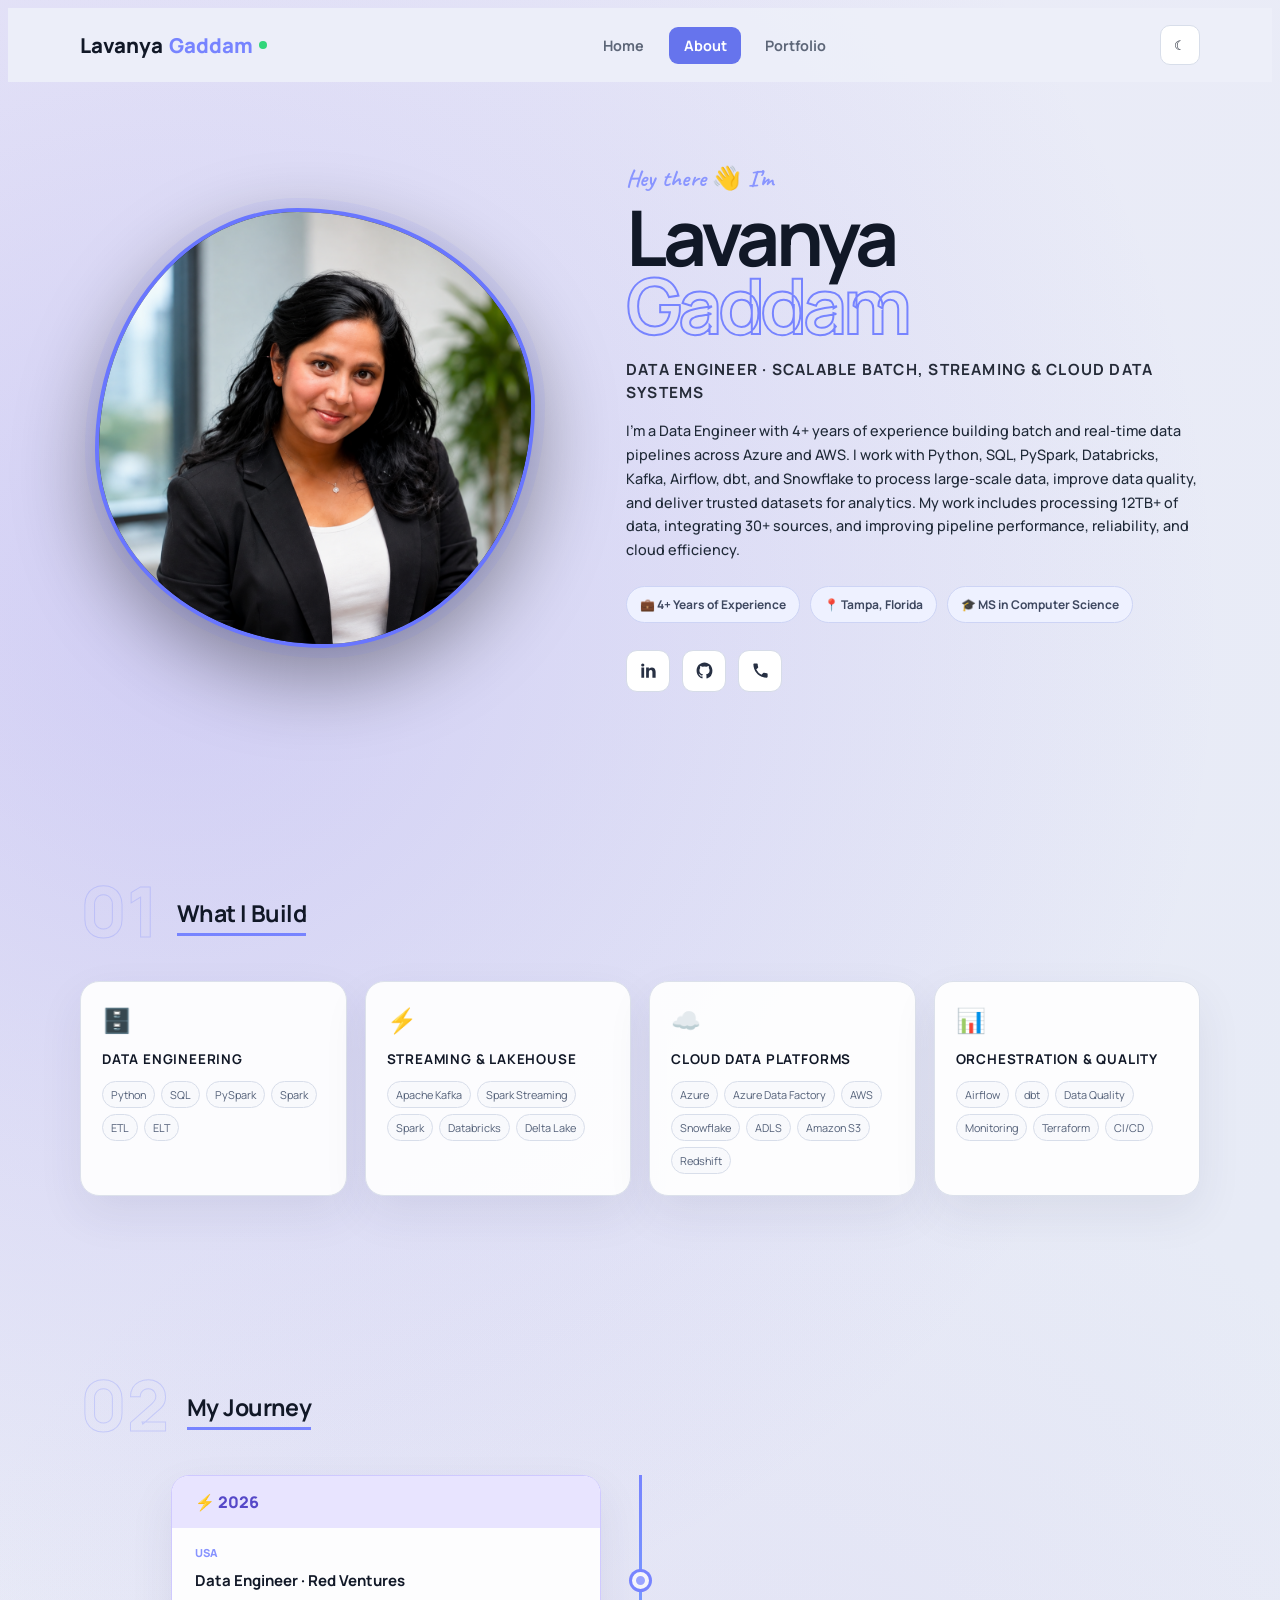
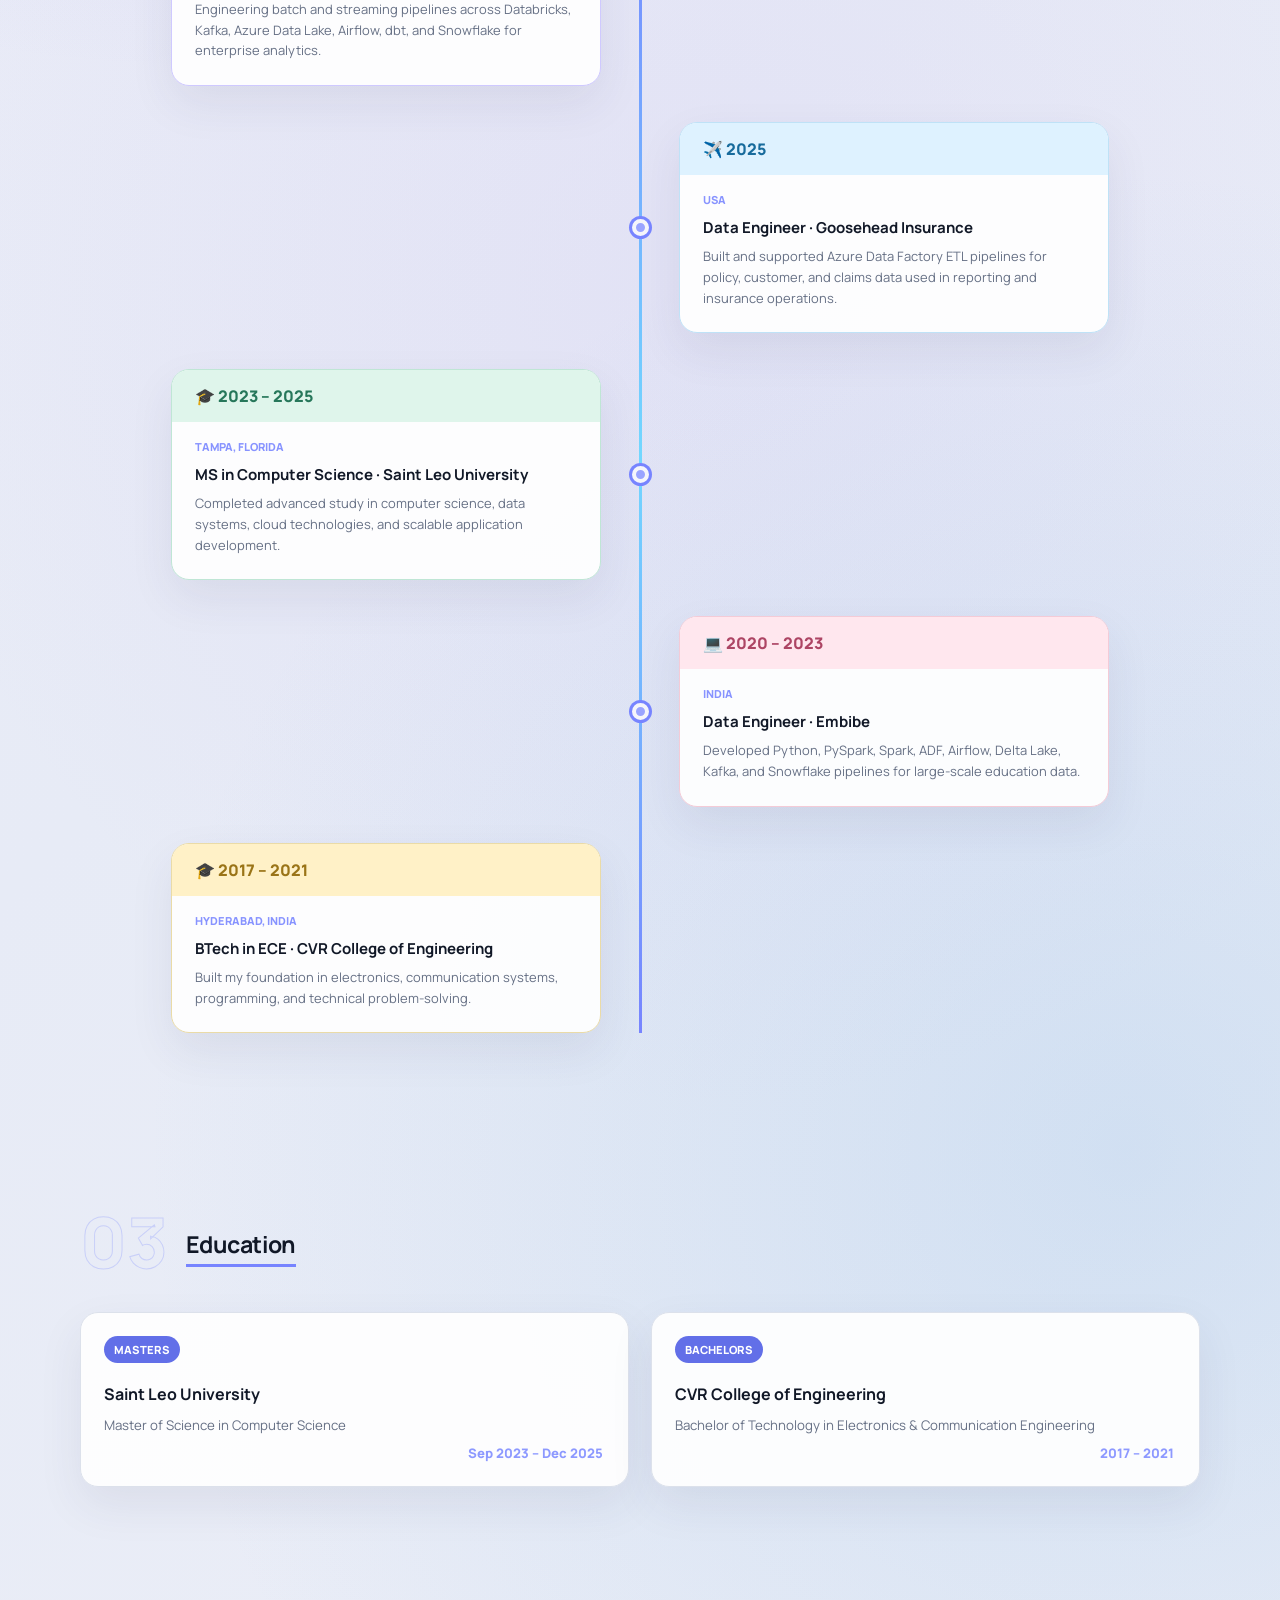
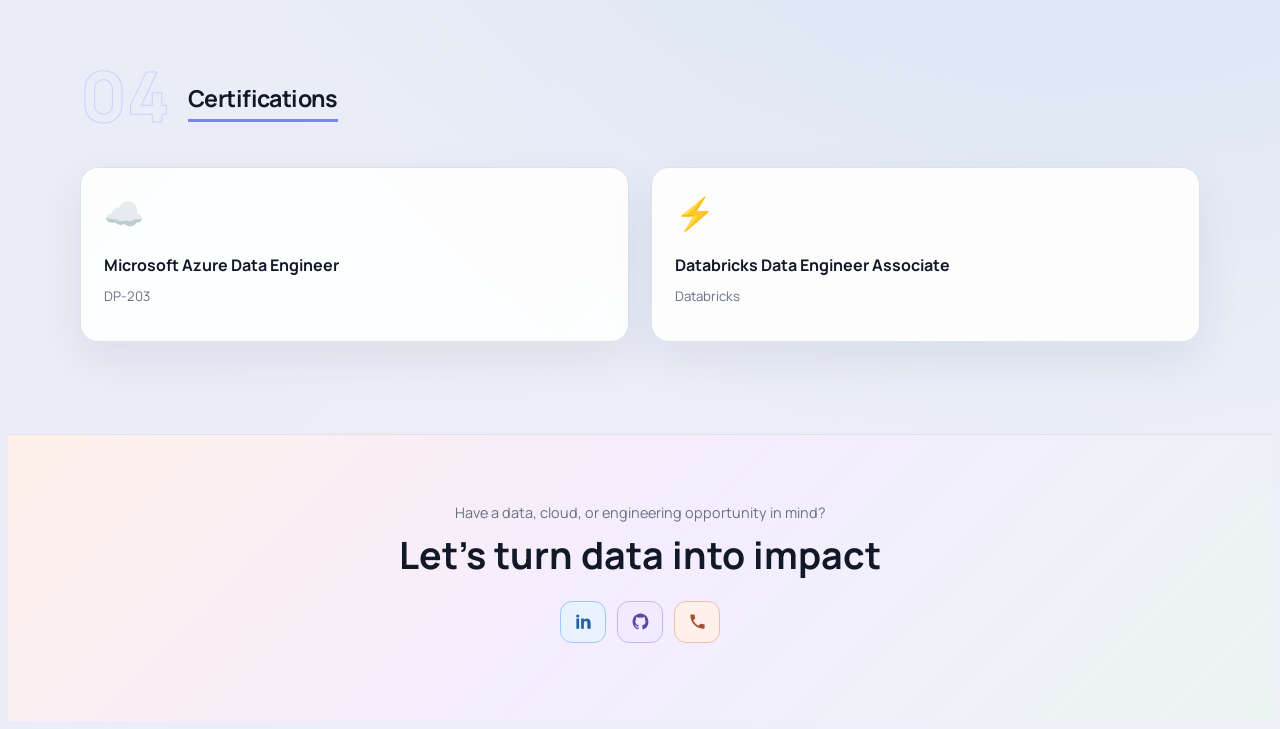
==== commit 3da3a51f: "Update about.html" ====
--- a/about.html
+++ b/about.html
@@ -133,7 +133,7 @@
     @media(max-width:650px){.about-nav{height:66px}.about-intro-section{padding:52px 0 70px}.about-name{font-size:clamp(3.6rem,18vw,5rem)}.about-section{padding:68px 0}.section-number{font-size:4.4rem}.build-grid,.education-grid,.certification-grid{grid-template-columns:1fr}.journey-timeline{display:block;padding-left:30px}.journey-timeline:before{position:absolute;left:8px;top:0;width:2px;height:100%}.journey-card{width:100%;margin-bottom:24px}.journey-dot{display:none}.education-date{position:static;display:block;margin-top:20px}.theme-toggle{display:none}}
   </style>
 
-  <link rel="stylesheet" href="styles.css">
+  <link rel="stylesheet" href="styles.css?v=16">
 
 </head>
 
@@ -211,6 +211,10 @@
 
     <div class="about-stars stars-two"></div>
 
+    <div class="about-stars stars-three"></div>
+
+    <div class="about-stars stars-four"></div>
+
     <div class="about-rocket rocket-one">
       🚀
     </div>
@@ -242,14 +246,14 @@
           <span>Lavanya</span>
           <span class="outline-name">Gaddam</span>
         </h1>
-        <h2 class="about-role">DATA ENGINEER · TURNING COMPLEX DATA INTO RELIABLE SYSTEMS</h2>
+        <h2 class="about-role">DATA ENGINEER · SCALABLE BATCH, STREAMING & CLOUD DATA SYSTEMS</h2>
         <p class="about-description">
-          My journey into data engineering began with Electronics and Communication
-          Engineering, where I became curious about how systems connect and share
-          information. After completing my MS in Computer Science, I turned that
-          curiosity into building reliable data pipelines and cloud-based analytics
-          systems. Today, I enjoy transforming complex data into trusted solutions
-          that help teams make better decisions.
+          I’m a Data Engineer with 4+ years of experience building batch and real-time
+          data pipelines across Azure and AWS. I work with Python, SQL, PySpark,
+          Databricks, Kafka, Airflow, dbt, and Snowflake to process large-scale data,
+          improve data quality, and deliver trusted datasets for analytics. My work
+          includes processing 12TB+ of data, integrating 30+ sources, and improving
+          pipeline performance, reliability, and cloud efficiency.
         </p>
         <div class="about-info-tags">
           <span class="about-info-tag">💼 4+ Years of Experience</span>
@@ -360,13 +364,17 @@
           </div>
 
           <h3>
-            BIG DATA & STREAMING
+            STREAMING & LAKEHOUSE
           </h3>
 
           <div class="build-skills">
 
             <span>
               Apache Kafka
+            </span>
+
+            <span>
+              Spark Streaming
             </span>
 
             <span>
@@ -406,6 +414,10 @@
             </span>
 
             <span>
+              Azure Data Factory
+            </span>
+
+            <span>
               AWS
             </span>
 
@@ -415,6 +427,10 @@
 
             <span>
               ADLS
+            </span>
+
+            <span>
+              Amazon S3
             </span>
 
             <span>
@@ -436,7 +452,7 @@
           </div>
 
           <h3>
-            ANALYTICS & WORKFLOWS
+            ORCHESTRATION & QUALITY
           </h3>
 
           <div class="build-skills">
@@ -450,11 +466,19 @@
             </span>
 
             <span>
-              Power BI
-            </span>
-
-            <span>
-              Tableau
+              Data Quality
+            </span>
+
+            <span>
+              Monitoring
+            </span>
+
+            <span>
+              Terraform
+            </span>
+
+            <span>
+              CI/CD
             </span>
 
           </div>
@@ -516,8 +540,8 @@
           </h3>
 
           <p>
-            Building scalable data pipelines, cloud data solutions,
-            and reliable analytics systems.
+            Engineering batch and streaming pipelines across Databricks, Kafka,
+            Azure Data Lake, Airflow, dbt, and Snowflake for enterprise analytics.
           </p>
 
         </article>
@@ -545,8 +569,8 @@
           </h3>
 
           <p>
-            Worked on data integration, transformation,
-            cloud workflows, and analytics solutions.
+            Built and supported Azure Data Factory ETL pipelines for policy,
+            customer, and claims data used in reporting and insurance operations.
           </p>
 
         </article>
@@ -574,8 +598,8 @@
           </h3>
 
           <p>
-            Strengthened my knowledge of computer science,
-            cloud technologies, data systems, and scalable applications.
+            Completed advanced study in computer science, data systems,
+            cloud technologies, and scalable application development.
           </p>
 
         </article>
@@ -599,8 +623,8 @@
           </h3>
 
           <p>
-            Developed and supported scalable data pipelines,
-            large-scale processing workflows, and analytics-ready datasets.
+            Developed Python, PySpark, Spark, ADF, Airflow, Delta Lake, Kafka,
+            and Snowflake pipelines for large-scale education data.
           </p>
 
         </article>
@@ -684,7 +708,7 @@
           </p>
 
           <span class="education-date">
-            2023 – 2025
+            Sep 2023 – Dec 2025
           </span>
 
         </article>
--- a/styles.css
+++ b/styles.css
@@ -126,12 +126,33 @@
 body.about-page.dark-mode .about-space,
 body.portfolio-body.dark-mode .portfolio-page,
 body.portfolio-body.dark-mode .portfolio-effects {
-  background: radial-gradient(circle at 78% 72%, rgba(52, 42, 112, .1), transparent 28%), #090e14 !important;
+  background: radial-gradient(circle at 78% 72%, rgba(52, 42, 112, .1), transparent 28%) !important;
+}
+
+body.dark-mode .space-effects,
+body.about-page.dark-mode .about-space,
+body.portfolio-body.dark-mode .portfolio-effects {
+  display: block !important;
+  position: fixed !important;
+  inset: 0 !important;
+  z-index: 0 !important;
+  overflow: hidden !important;
+  pointer-events: none !important;
+}
+
+body.dark-mode .home-main,
+body.about-page.dark-mode .about-main,
+body.portfolio-body.dark-mode .portfolio-page {
+  position: relative !important;
+  z-index: 1 !important;
 }
 
 body.dark-mode .home-header,
 body.about-page.dark-mode .about-header,
 body.portfolio-body.dark-mode .portfolio-header {
+  position: relative !important;
+  top: auto !important;
+  z-index: 100 !important;
   background: rgba(9, 14, 20, .93) !important;
   backdrop-filter: blur(10px) !important;
 }
@@ -277,7 +298,7 @@
   display: none !important;
 }
 
-/* Stars blink softly at two different speeds in dark mode. */
+/* Natural night-sky twinkle: two star groups brighten independently. */
 .dark-mode .stars,
 .about-page.dark-mode .about-stars,
 .portfolio-body.dark-mode .portfolio-stars {
@@ -293,7 +314,7 @@
     radial-gradient(circle at 95% 82%, #fff 0 .85px, transparent 1.5px) !important;
   background-size: 100% 100% !important;
   background-repeat: no-repeat !important;
-  animation: sharedStarBlink 2.8s ease-in-out infinite alternate !important;
+  animation: starTwinkleA 4.8s ease-in-out infinite !important;
   will-change: opacity, filter;
 }
 
@@ -308,14 +329,25 @@
     radial-gradient(circle at 68% 92%, #fff 0 .85px, transparent 1.5px),
     radial-gradient(circle at 81% 11%, #fff 0 1.1px, transparent 1.8px),
     radial-gradient(circle at 92% 55%, #fff 0 .8px, transparent 1.5px) !important;
-  animation-duration: 4.4s !important;
-  animation-delay: -1.7s !important;
-}
-
-@keyframes sharedStarBlink {
-  0%   { opacity: .1; filter: drop-shadow(0 0 0 transparent); }
-  48%  { opacity: .25; }
-  100% { opacity: .52; filter: drop-shadow(0 0 2px rgba(255,255,255,.65)); }
+  animation: starTwinkleB 6.2s ease-in-out -2.7s infinite !important;
+}
+
+@keyframes starTwinkleA {
+  0%, 100% { opacity: .24; filter: brightness(.85) drop-shadow(0 0 1px rgba(255,255,255,.20)); }
+  18%      { opacity: .94; filter: brightness(2.65) drop-shadow(0 0 8px rgba(225,240,255,.95)); }
+  33%      { opacity: .38; filter: brightness(1.05) drop-shadow(0 0 2px rgba(255,255,255,.35)); }
+  57%      { opacity: .70; filter: brightness(1.85) drop-shadow(0 0 5px rgba(190,225,255,.80)); }
+  74%      { opacity: .30; filter: brightness(.95) drop-shadow(0 0 1px rgba(255,255,255,.25)); }
+  88%      { opacity: 1; filter: brightness(3.15) drop-shadow(0 0 10px rgba(255,255,255,1)); }
+}
+
+@keyframes starTwinkleB {
+  0%, 100% { opacity: .35; filter: brightness(1) drop-shadow(0 0 1px rgba(255,255,255,.25)); }
+  14%      { opacity: .55; filter: brightness(1.35) drop-shadow(0 0 3px rgba(205,232,255,.60)); }
+  29%      { opacity: .22; filter: brightness(.75) drop-shadow(0 0 0 rgba(255,255,255,0)); }
+  46%      { opacity: 1; filter: brightness(3) drop-shadow(0 0 9px rgba(255,255,255,1)); }
+  63%      { opacity: .42; filter: brightness(1.15) drop-shadow(0 0 2px rgba(255,255,255,.35)); }
+  81%      { opacity: .82; filter: brightness(2.25) drop-shadow(0 0 7px rgba(210,235,255,.90)); }
 }
 
 /* Rockets move only with the dark/night theme. */
